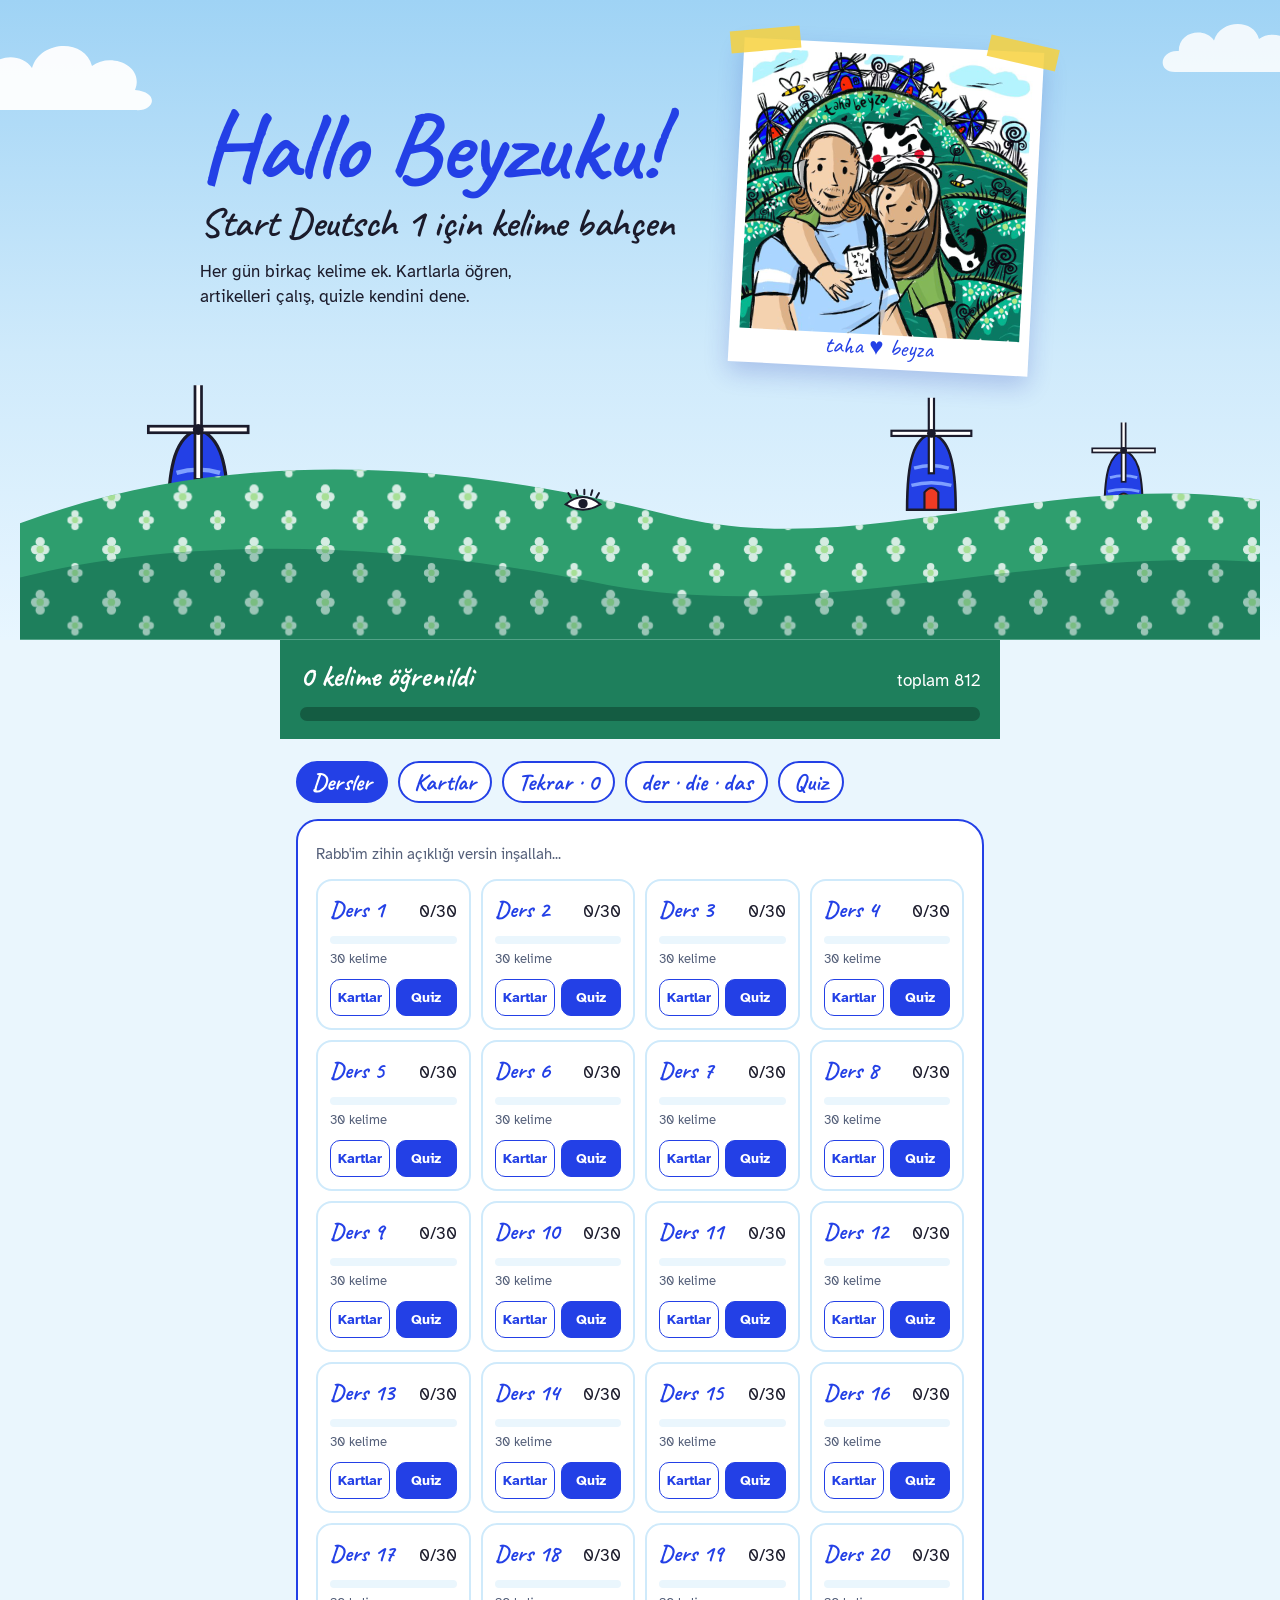
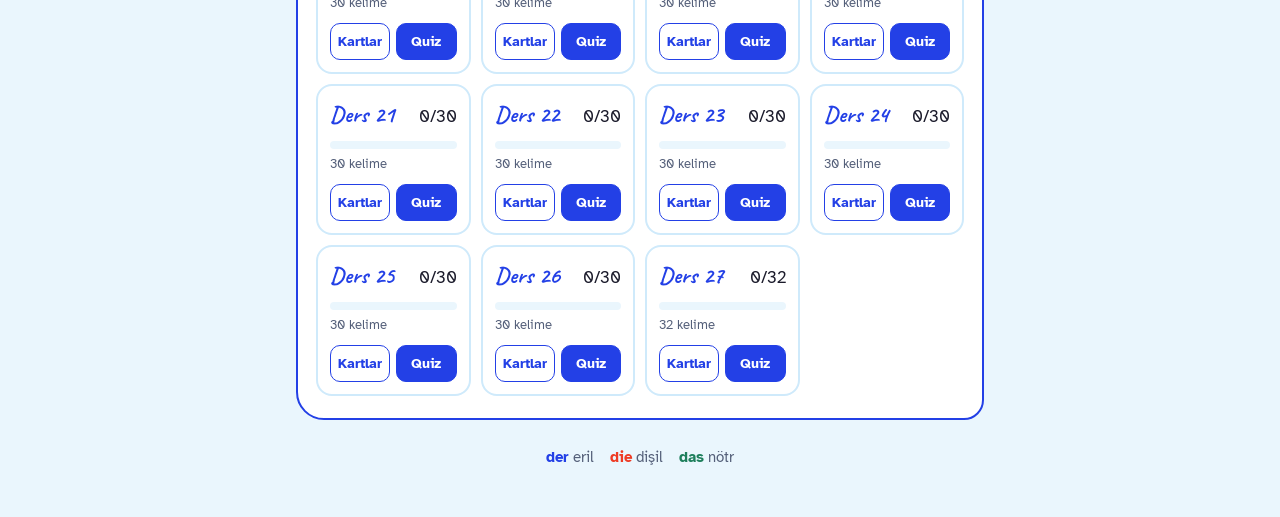
==== index.html @ 10f48df6 "upgrade_1" ====
<!DOCTYPE html>
<html lang="tr">
<head>
<meta charset="utf-8">
<meta name="viewport" content="width=device-width, initial-scale=1, viewport-fit=cover">
<title>Beyza'nın A1 Bahçesi</title>
<link rel="manifest" href="manifest.json">
<link rel="icon" href="icon.svg" type="image/svg+xml">
<link rel="apple-touch-icon" href="apple-touch-icon.png">
<meta name="apple-mobile-web-app-capable" content="yes">
<meta name="mobile-web-app-capable" content="yes">
<meta name="apple-mobile-web-app-status-bar-style" content="default">
<meta name="apple-mobile-web-app-title" content="A1 Bahçe">
<meta name="theme-color" content="#2340E6">
<link rel="preconnect" href="https://fonts.googleapis.com">
<link rel="preconnect" href="https://fonts.gstatic.com" crossorigin>
<link href="https://fonts.googleapis.com/css2?family=Caveat:wght@600;700&family=Atkinson+Hyperlegible:wght@400;700&display=swap" rel="stylesheet">
<link rel="stylesheet" href="css/style.css">
</head>
<body>

<svg width="0" height="0" style="position:absolute" aria-hidden="true">
  <defs>
    <pattern id="daisies" width="46" height="34" patternUnits="userSpaceOnUse">
      <g fill="#fff"><circle cx="10" cy="10" r="3"/><circle cx="16" cy="10" r="3"/><circle cx="13" cy="5" r="3"/><circle cx="13" cy="15" r="3"/></g>
      <circle cx="13" cy="10" r="2.4" fill="#C5EFA0"/>
      <g fill="#fff"><circle cx="33" cy="25" r="2.4"/><circle cx="38" cy="25" r="2.4"/><circle cx="35.5" cy="21" r="2.4"/><circle cx="35.5" cy="29" r="2.4"/></g>
      <circle cx="35.5" cy="25" r="2" fill="#C5EFA0"/>
    </pattern>
    <symbol id="mill" viewBox="0 0 100 130">
      <path d="M22 128 C22 70 30 46 50 40 C70 46 78 70 78 128 Z" fill="#2340E6" stroke="#1B1B2B" stroke-width="3"/>
      <path d="M30 80 Q50 74 70 80 M27 100 Q50 94 73 100" stroke="#7FA0FF" stroke-width="4" fill="none"/>
      <path d="M42 128 V108 Q50 98 58 108 V128 Z" fill="#EE3B24" stroke="#1B1B2B" stroke-width="2.5"/>
      <g class="sails">
        <rect x="47" y="-6" width="6" height="92" fill="#fff" stroke="#1B1B2B" stroke-width="2.5"/>
        <rect x="4" y="37" width="92" height="6" fill="#fff" stroke="#1B1B2B" stroke-width="2.5"/>
        <circle cx="50" cy="40" r="5" fill="#1B1B2B"/>
      </g>
    </symbol>
    <symbol id="eyeSym" viewBox="0 0 60 36">
      <path d="M4 20 Q30 -2 56 20 Q30 36 4 20Z" fill="#fff" stroke="#1B1B2B" stroke-width="3"/>
      <circle cx="30" cy="19" r="7" fill="#1B1B2B"/>
      <path d="M12 10 L8 3 M22 6 L20 -1 M32 5 V-2 M42 6 L44 -1 M50 10 L54 3" stroke="#1B1B2B" stroke-width="3" stroke-linecap="round"/>
    </symbol>
  </defs>
</svg>

<header class="hero">
  <svg class="cloud" viewBox="0 0 200 90" style="width:200px;top:30px;left:-40px;opacity:.95" aria-hidden="true"><path d="M20 80 C-5 80 0 50 25 52 C25 25 60 20 72 38 C80 10 125 8 132 36 C150 22 185 35 175 60 C200 62 195 82 175 80Z"/></svg>
  <svg class="cloud" viewBox="0 0 200 90" style="width:150px;top:12px;right:-30px;opacity:.85" aria-hidden="true"><path d="M20 80 C-5 80 0 50 25 52 C25 25 60 20 72 38 C80 10 125 8 132 36 C150 22 185 35 175 60 C200 62 195 82 175 80Z"/></svg>
  <svg class="eye" style="width:40px;bottom:62px;left:44%;z-index:3" aria-hidden="true"><use href="#eyeSym"/></svg>

  <div class="hero-inner">
    <div>
      <h1 class="hello">Hallo Beyzuku!<small>Start Deutsch 1 için kelime bahçen</small></h1>
      <p>Her gün birkaç kelime ek. Kartlarla öğren, artikelleri çalış, quizle kendini dene.</p>
    </div>
    <figure class="frame">
      <span class="tape l"></span><span class="tape r"></span>
      <img src="assets/couple.jpg" alt="Beyza'nın çizdiği taha ve beyza illüstrasyonu" width="720" height="720">
      <figcaption>taha ♥ beyza</figcaption>
    </figure>
  </div>

  <svg class="land" viewBox="0 0 800 170" preserveAspectRatio="xMidYMax slice" aria-hidden="true">
    <use href="#mill" x="80" y="6" width="70" height="92"/>
    <use href="#mill" x="560" y="14" width="56" height="74"/>
    <use href="#mill" x="690" y="30" width="44" height="58"/>
    <path d="M0 95 C150 40 300 60 420 90 C540 120 660 60 800 80 V170 H0Z" fill="#2E9E6E"/>
    <path d="M0 95 C150 40 300 60 420 90 C540 120 660 60 800 80 V170 H0Z" fill="url(#daisies)" opacity=".8"/>
    <path d="M0 130 C120 100 260 110 380 135 C520 160 650 110 800 120 V170 H0Z" fill="#1E7F5C"/>
    <path d="M0 130 C120 100 260 110 380 135 C520 160 650 110 800 120 V170 H0Z" fill="url(#daisies)" opacity=".55"/>
  </svg>
</header>

<main>
  <section class="progress" aria-label="İlerleme">
    <div class="progress-row">
      <strong id="progText">0 kelime</strong>
      <span id="progTotal"></span>
    </div>
    <div class="bar"><span id="progBar"></span></div>
  </section>

  <nav class="tabs" role="tablist">
    <button class="tab" role="tab" aria-selected="true" data-mode="lessons">Dersler</button>
    <button class="tab" role="tab" aria-selected="false" data-mode="cards">Kartlar</button>
    <button class="tab" role="tab" aria-selected="false" data-mode="repeat">Tekrar</button>
    <button class="tab" role="tab" aria-selected="false" data-mode="artikel">der · die · das</button>
    <button class="tab" role="tab" aria-selected="false" data-mode="quiz">Quiz</button>
  </nav>

  <section class="stage" id="stage" aria-live="polite"></section>

  <div class="legend">
    <span><b class="der">der</b> eril</span>
    <span><b class="die">die</b> dişil</span>
    <span><b class="das">das</b> nötr</span>
  </div>
</main>

<script src="js/words.js"></script>
<script src="js/app.js"></script>
</body>
</html>
---- css/style.css ----
:root{
  --cobalt:#2340E6; --cobalt-deep:#1A2FB0; --sky:#CFEAFB; --sky-soft:#EAF6FD;
  --meadow:#1E7F5C; --meadow-dark:#145C42; --mint:#9FE0BC;
  --sun:#F7D23E; --poppy:#EE3B24; --paper:#FFFFFF; --ink:#1B1B2B; --muted:#55607A;
  --der:var(--cobalt); --die:var(--poppy); --das:var(--meadow);
  --hand:"Caveat","Comic Sans MS",cursive;
  --body:"Atkinson Hyperlegible",system-ui,-apple-system,"Segoe UI",sans-serif;
  box-sizing:border-box;
  padding-top:env(safe-area-inset-top,0px);
  padding-bottom:env(safe-area-inset-bottom,0px);
}
@media (prefers-color-scheme: dark){
  :root:not([data-theme="light"]){
    --paper:#141A33; --ink:#F1F3FF; --muted:#A9B2D6; --sky:#24306B; --sky-soft:#1A2350;
    --der:#7C90FF; --die:#FF7A63; --das:#4CC796;
  }
}
:root[data-theme="dark"]{
  --paper:#141A33; --ink:#F1F3FF; --muted:#A9B2D6; --sky:#24306B; --sky-soft:#1A2350;
  --der:#7C90FF; --die:#FF7A63; --das:#4CC796;
}
*,*::before,*::after{box-sizing:inherit}
html{scroll-padding-top:env(safe-area-inset-top,0px)}
body{margin:0;background:var(--sky-soft);color:var(--ink);font-family:var(--body);font-size:17px;line-height:1.5}
button{font:inherit;cursor:pointer}
:focus-visible{outline:3px solid var(--sun);outline-offset:3px;border-radius:8px}

/* ---------- Hero ---------- */
.hero{position:relative;overflow:hidden;background:linear-gradient(180deg,#9FD3F5 0%,var(--sky) 55%,#E8F6FF 100%);padding:28px 20px 0;color:#1B1B2B}
.hero-inner{max-width:880px;margin:0 auto;display:grid;grid-template-columns:1fr;gap:18px;align-items:center;position:relative;z-index:2}
@media (min-width:760px){.hero-inner{grid-template-columns:1.1fr .9fr}}
.hello{font-family:var(--hand);font-weight:700;font-size:clamp(56px,13vw,96px);line-height:.9;margin:0;color:var(--cobalt);letter-spacing:-.5px}
.hello small{display:block;font-size:.42em;color:#1B1B2B;font-weight:600;margin-top:10px;line-height:1.1}
.hero p{max-width:34ch;margin:14px 0 0;font-size:17px}
.frame{position:relative;justify-self:center;width:min(300px,78vw);transform:rotate(3deg);background:#fff;padding:10px 10px 34px;box-shadow:0 10px 24px rgba(26,47,176,.22)}
.frame img{display:block;width:100%;height:auto}
.frame figcaption{position:absolute;left:0;right:0;bottom:4px;text-align:center;font-family:var(--hand);font-size:24px;color:var(--cobalt)}
.tape{position:absolute;width:70px;height:22px;background:rgba(247,210,62,.85);top:-10px;transform:rotate(-8deg)}
.tape.l{left:-14px}.tape.r{right:-14px;transform:rotate(10deg)}
.cloud{position:absolute;z-index:1;fill:#fff}
.eye{position:absolute;z-index:1}
.land{display:block;width:100%;height:auto;margin-top:-10px;position:relative;z-index:1}
.sails{transform-box:fill-box;transform-origin:center;animation:spin 14s linear infinite}
@keyframes spin{to{transform:rotate(360deg)}}
@media (prefers-reduced-motion:reduce){.sails{animation:none}.card-inner{transition:none!important}}

/* ---------- Main ---------- */
main{max-width:720px;margin:0 auto;padding:0 16px 48px}
.progress{background:var(--meadow);color:#fff;margin:0 -16px;padding:14px 20px 18px}
.progress-row{max-width:720px;margin:0 auto;display:flex;justify-content:space-between;align-items:baseline;gap:12px}
.progress strong{font-family:var(--hand);font-size:30px;font-weight:700}
.bar{max-width:720px;margin:8px auto 0;height:14px;background:var(--meadow-dark);border-radius:20px;overflow:hidden}
.bar span{display:block;height:100%;width:0;background:repeating-linear-gradient(90deg,var(--mint) 0 14px,#C9F0DA 14px 20px);border-radius:20px;transition:width .5s}

.tabs{display:flex;gap:10px;margin:22px 0 16px;flex-wrap:wrap}
.tab{border:2.5px solid var(--cobalt);background:var(--paper);color:var(--cobalt);padding:6px 14px;border-radius:999px;font-family:var(--hand);font-size:24px;font-weight:700;line-height:1.1}
.tab[aria-selected="true"]{background:var(--cobalt);color:#fff}
.lessons-list{display:grid;grid-template-columns:repeat(auto-fit,minmax(130px,1fr));gap:10px}
.lesson-card{display:block;text-align:left;background:var(--paper);color:var(--ink);border:2px solid var(--sky);border-radius:16px;padding:12px;font:inherit}
.lesson-card.is-done{border-color:var(--meadow)}
.lesson-card-top{display:flex;justify-content:space-between;gap:8px;align-items:baseline}
.lesson-card-top strong{font-family:var(--hand);font-size:23px;color:var(--cobalt)}
.lesson-card-label{display:block;margin-top:6px;color:var(--muted);font-size:13px}
.lesson-actions{display:grid;grid-template-columns:1fr 1fr;gap:6px;margin-top:10px}
.lesson-action{border:1.5px solid var(--cobalt);border-radius:10px;padding:7px 4px;background:var(--paper);color:var(--cobalt);font:inherit;font-size:14px;font-weight:700}
.lesson-quiz{background:var(--cobalt);color:#fff}
.lesson-mini-bar{display:block;height:8px;margin-top:8px;border-radius:10px;background:var(--sky-soft);overflow:hidden}
.lesson-mini-bar span{display:block;height:100%;background:var(--meadow);border-radius:inherit;transition:width .3s}
.lesson-card-status{display:flex;justify-content:space-between;align-items:center;gap:10px;margin-bottom:12px;font-family:var(--hand);font-size:21px;color:var(--cobalt)}
.lesson-back{border:0;background:none;color:var(--muted);text-decoration:underline;font:inherit;font-size:16px}
.lesson-complete{text-align:center;margin:0 0 12px;color:var(--meadow);font-weight:700}

.stage{background:var(--paper);border:2.5px solid var(--cobalt);border-radius:22px 26px 20px 28px;padding:22px 18px;position:relative}
.hint{color:var(--muted);margin:0 0 14px;font-size:15px}

/* flashcard */
.card{perspective:1200px;cursor:pointer;margin:0 auto;max-width:460px}
.card-inner{position:relative;min-height:240px;transition:transform .5s;transform-style:preserve-3d}
.card.flipped .card-inner{transform:rotateY(180deg)}
.face{position:absolute;inset:0;backface-visibility:hidden;-webkit-backface-visibility:hidden;border-radius:18px;padding:22px;display:flex;flex-direction:column;justify-content:center;align-items:center;text-align:center;background:var(--sky-soft)}
.back{transform:rotateY(180deg)}
.word{font-size:clamp(34px,9vw,46px);font-weight:700;line-height:1.1;overflow-wrap:anywhere}
.art{display:inline-block;font-weight:700;margin-right:.25em}
.art.der{color:var(--der)}.art.die{color:var(--die)}.art.das{color:var(--das)}
.plural{color:var(--muted);font-size:16px;margin-top:6px}
.tr{font-family:var(--hand);font-size:40px;font-weight:700;color:var(--cobalt);line-height:1}
.ex{margin-top:12px;font-size:17px;max-width:32ch}
.ex-tr{margin:5px auto 0;color:var(--muted);font-size:15px;line-height:1.35;max-width:32ch}
.speak{margin-top:14px;border:2px solid var(--cobalt);background:transparent;color:var(--cobalt);border-radius:999px;padding:6px 14px;font-size:15px}
.flip-hint{margin-top:14px;color:var(--muted);font-size:14px}

.actions{display:flex;gap:10px;justify-content:center;margin-top:18px;flex-wrap:wrap}
.btn{border:none;border-radius:14px;padding:12px 20px;font-weight:700;font-size:17px;min-width:140px}
.btn.yes{background:var(--meadow);color:#fff}
.btn.no{background:var(--paper);color:var(--ink);border:2px solid var(--muted)}
.btn.next{background:var(--cobalt);color:#fff}

/* artikel */
.art-word{text-align:center;font-size:clamp(36px,10vw,52px);font-weight:700;margin:18px 0 6px;overflow-wrap:anywhere}
.art-tr{text-align:center;color:var(--muted);margin:0 0 18px}
.art-btns{display:grid;grid-template-columns:repeat(3,1fr);gap:10px;max-width:420px;margin:0 auto}
.art-btn{border:none;border-radius:16px;padding:16px 0;color:#fff;font-family:var(--hand);font-size:34px;font-weight:700;line-height:1}
.art-btn.der{background:var(--cobalt)}.art-btn.die{background:var(--poppy)}.art-btn.das{background:var(--meadow)}
.art-btn[disabled]{opacity:.35;cursor:default}
.art-btn.correct{opacity:1;outline:4px solid var(--sun)}

/* quiz */
.opts{display:grid;gap:10px;max-width:460px;margin:0 auto}
.opt{text-align:left;background:var(--sky-soft);border:2px solid transparent;border-radius:14px;padding:13px 16px;color:var(--ink);font-size:18px}
.opt.right{border-color:var(--meadow);background:#DDF5E8;color:#145C42}
.opt.wrong{border-color:var(--poppy);background:#FDE3DE;color:#8A1E10}

/* cat */
.cat-row{display:flex;align-items:flex-end;gap:10px;justify-content:center;margin-top:16px;min-height:72px}
.cat{width:70px;height:70px;flex:none}
.bubble{background:var(--paper);border:2px solid var(--ink);border-radius:16px 16px 16px 4px;padding:6px 12px;font-family:var(--hand);font-size:24px;font-weight:700;line-height:1.1;max-width:260px}
.streak{position:absolute;top:12px;right:16px;font-family:var(--hand);font-size:22px;color:var(--cobalt);font-weight:700}

.legend{display:flex;gap:16px;justify-content:center;margin-top:26px;font-size:15px;color:var(--muted);flex-wrap:wrap}
.legend b.der{color:var(--der)}.legend b.die{color:var(--die)}.legend b.das{color:var(--das)}
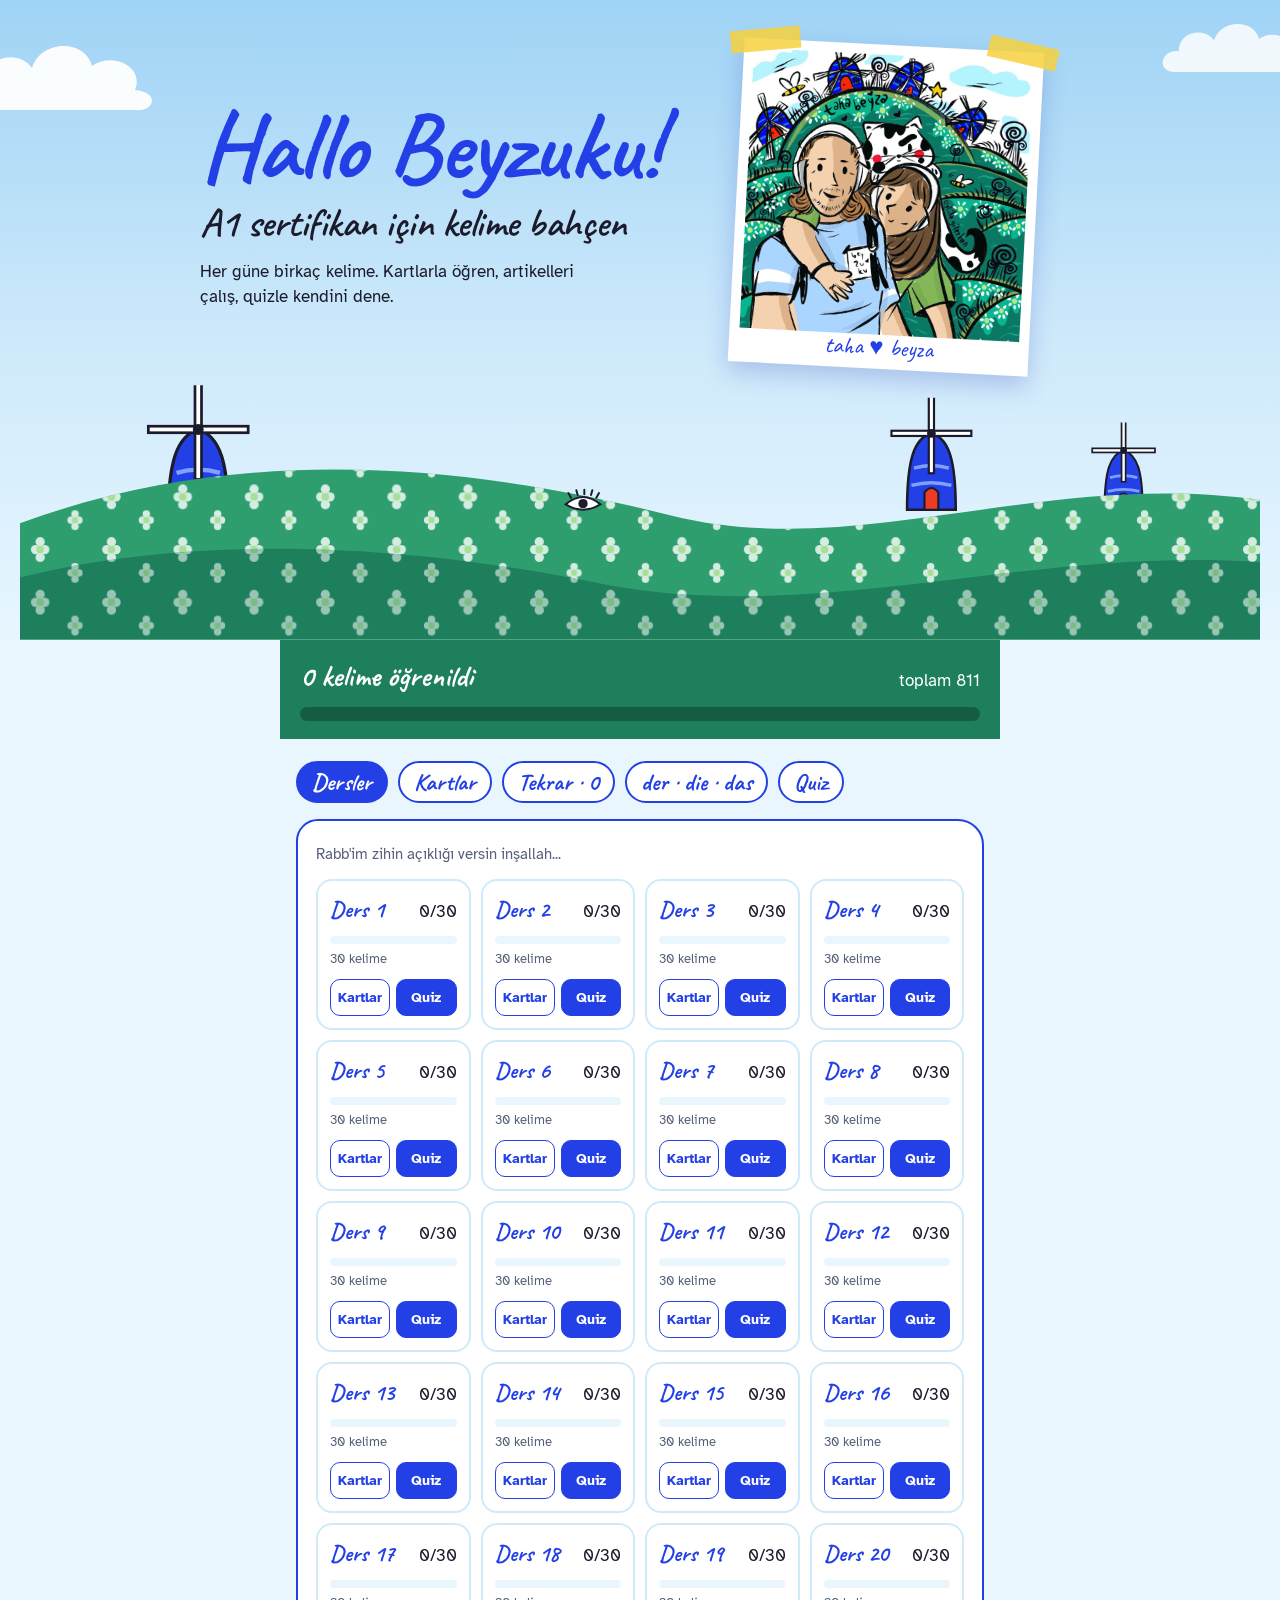
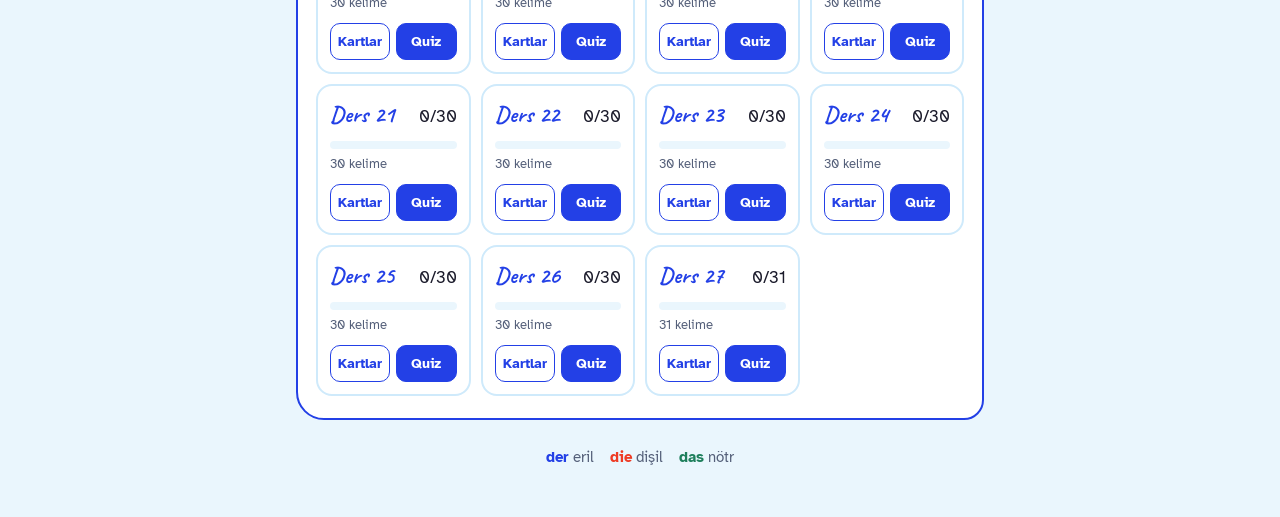
==== commit dc082b00: "upgrade_2" ====
--- a/index.html
+++ b/index.html
@@ -52,8 +52,8 @@
 
   <div class="hero-inner">
     <div>
-      <h1 class="hello">Hallo Beyzuku!<small>Start Deutsch 1 için kelime bahçen</small></h1>
-      <p>Her gün birkaç kelime ek. Kartlarla öğren, artikelleri çalış, quizle kendini dene.</p>
+      <h1 class="hello">Hallo Beyzuku!<small>A1 sertifikan için kelime bahçen</small></h1>
+      <p>Her güne birkaç kelime. Kartlarla öğren, artikelleri çalış, quizle kendini dene.</p>
     </div>
     <figure class="frame">
       <span class="tape l"></span><span class="tape r"></span>
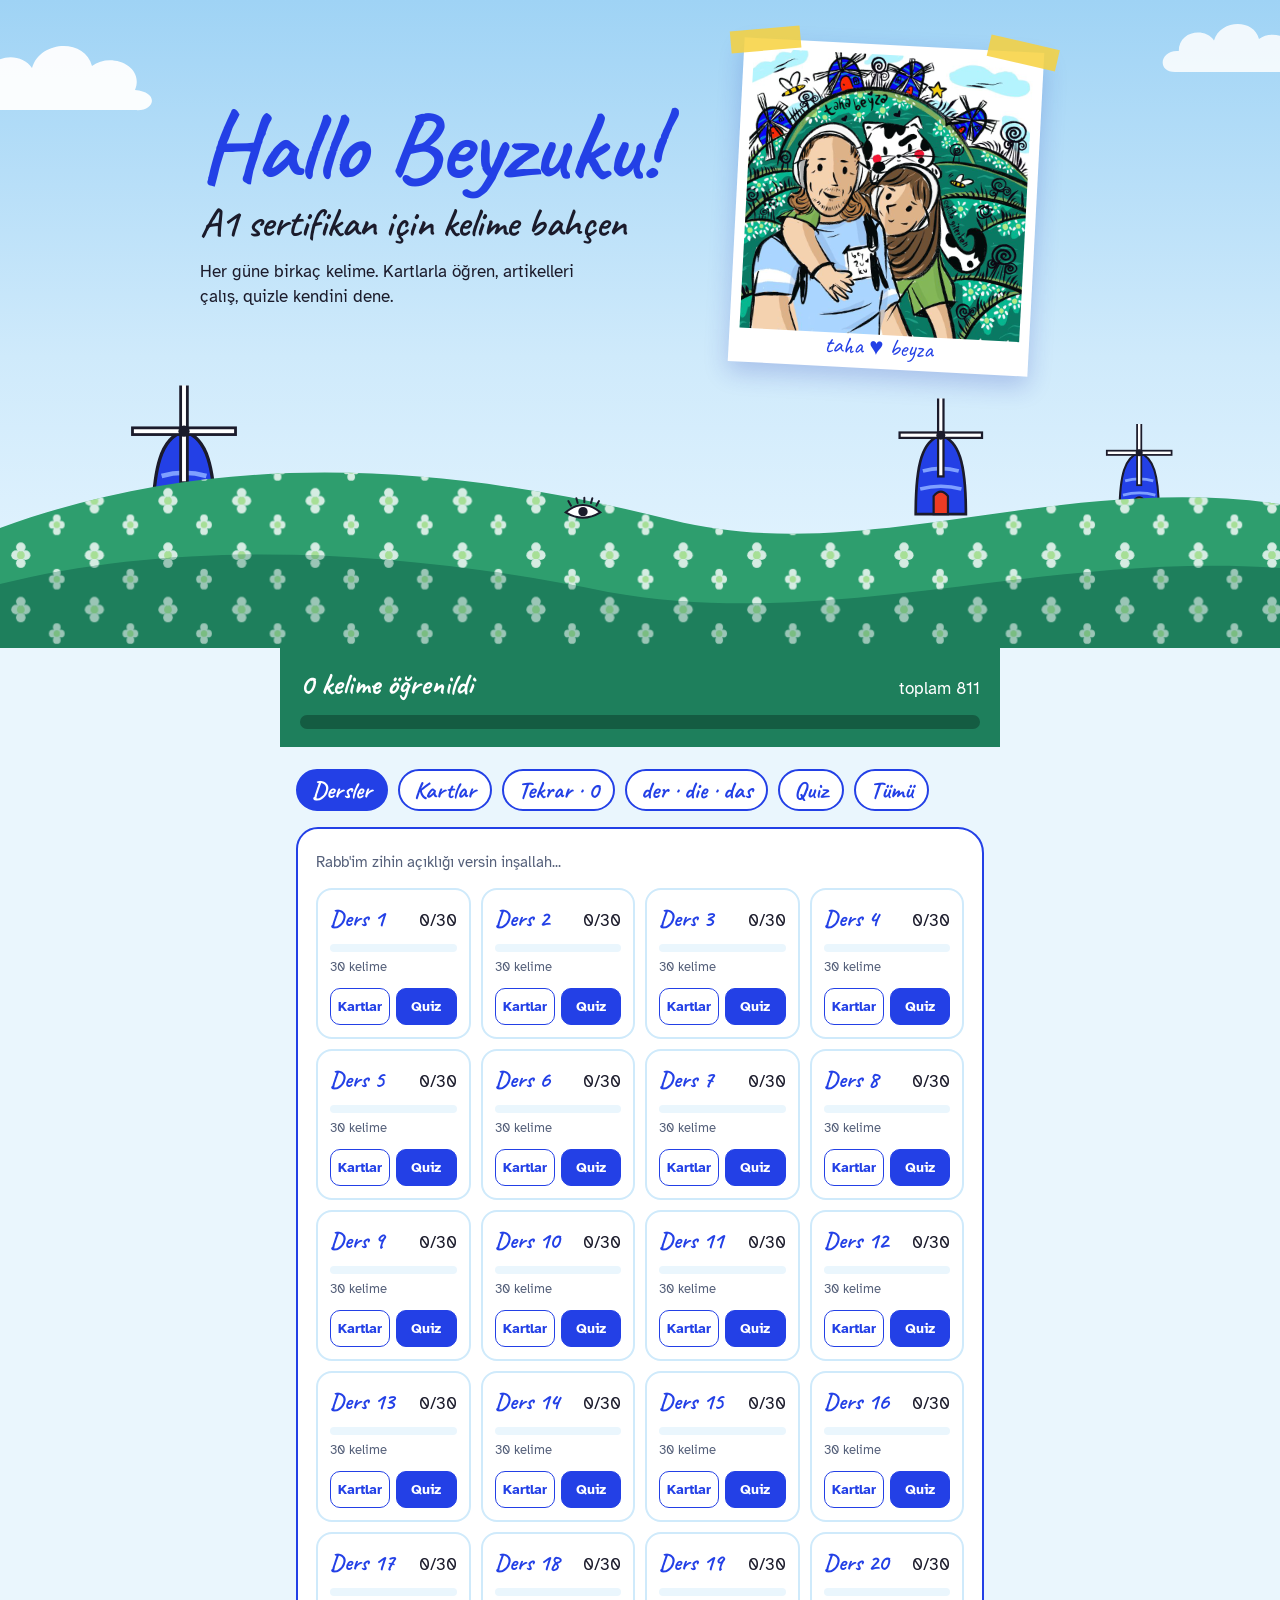
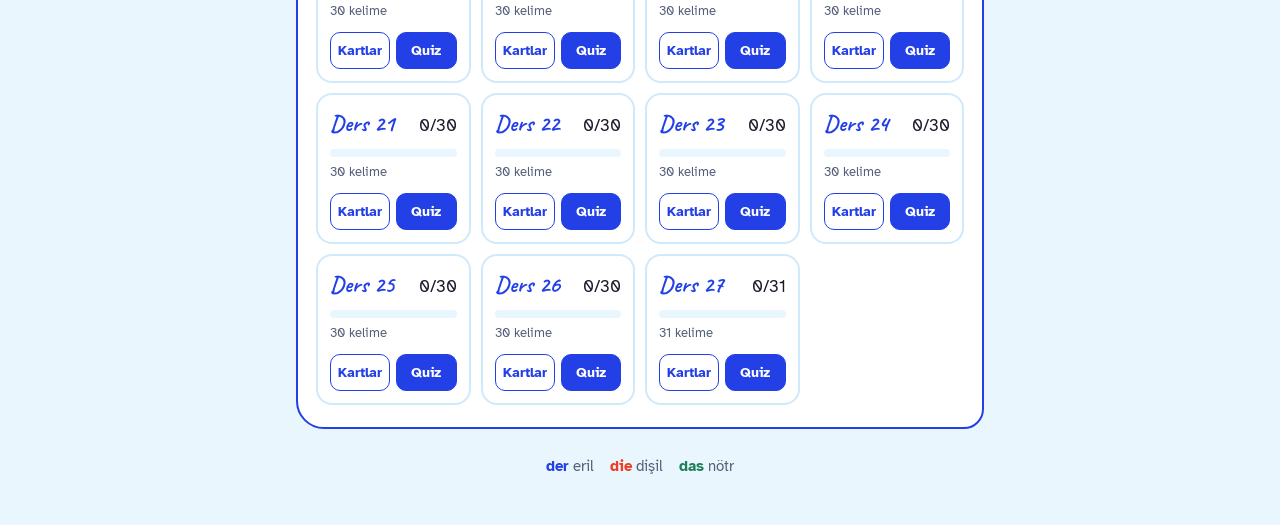
==== commit 57abc994: "all words" ====
--- a/index.html
+++ b/index.html
@@ -88,6 +88,7 @@
     <button class="tab" role="tab" aria-selected="false" data-mode="repeat">Tekrar</button>
     <button class="tab" role="tab" aria-selected="false" data-mode="artikel">der · die · das</button>
     <button class="tab" role="tab" aria-selected="false" data-mode="quiz">Quiz</button>
+    <button class="tab" role="tab" aria-selected="false" data-mode="all">Tümü</button>
   </nav>
 
   <section class="stage" id="stage" aria-live="polite"></section>
--- a/css/style.css
+++ b/css/style.css
@@ -27,8 +27,8 @@
 
 /* ---------- Hero ---------- */
 .hero{position:relative;overflow:hidden;background:linear-gradient(180deg,#9FD3F5 0%,var(--sky) 55%,#E8F6FF 100%);padding:28px 20px 0;color:#1B1B2B}
-.hero-inner{max-width:880px;margin:0 auto;display:grid;grid-template-columns:1fr;gap:18px;align-items:center;position:relative;z-index:2}
-@media (min-width:760px){.hero-inner{grid-template-columns:1.1fr .9fr}}
+.hero-inner{max-width:880px;margin:0 auto;display:grid;grid-template-columns:minmax(0,1fr);gap:18px;align-items:center;position:relative;z-index:2}
+@media (min-width:760px){.hero-inner{grid-template-columns:minmax(0,1.1fr) minmax(0,.9fr)}}
 .hello{font-family:var(--hand);font-weight:700;font-size:clamp(56px,13vw,96px);line-height:.9;margin:0;color:var(--cobalt);letter-spacing:-.5px}
 .hello small{display:block;font-size:.42em;color:#1B1B2B;font-weight:600;margin-top:10px;line-height:1.1}
 .hero p{max-width:34ch;margin:14px 0 0;font-size:17px}
@@ -39,7 +39,8 @@
 .tape.l{left:-14px}.tape.r{right:-14px;transform:rotate(10deg)}
 .cloud{position:absolute;z-index:1;fill:#fff}
 .eye{position:absolute;z-index:1}
-.land{display:block;width:100%;height:auto;margin-top:-10px;position:relative;z-index:1}
+/* .hero'nun 20px yan boşluğunu taşarak kenardan kenara uzanır */
+.land{display:block;width:calc(100% + 40px);max-width:none;height:auto;margin:-10px -20px 0;position:relative;z-index:1}
 .sails{transform-box:fill-box;transform-origin:center;animation:spin 14s linear infinite}
 @keyframes spin{to{transform:rotate(360deg)}}
 @media (prefers-reduced-motion:reduce){.sails{animation:none}.card-inner{transition:none!important}}
@@ -70,6 +71,18 @@
 .lesson-back{border:0;background:none;color:var(--muted);text-decoration:underline;font:inherit;font-size:16px}
 .lesson-complete{text-align:center;margin:0 0 12px;color:var(--meadow);font-weight:700}
 
+/* Tümü: kapalı dersler ızgarada, açılan ders tam satıra büyür */
+.all-list{display:grid;grid-template-columns:repeat(auto-fill,minmax(130px,1fr));gap:10px}
+.all-lesson{background:var(--paper);border:2px solid var(--sky);border-radius:16px}
+.all-lesson[open]{grid-column:1/-1;border-color:var(--cobalt)}
+.all-lesson summary{list-style:none;cursor:pointer;display:flex;flex-direction:column;gap:2px;padding:12px}
+.all-lesson[open] summary{flex-direction:row;justify-content:space-between;align-items:baseline}
+.all-lesson summary::-webkit-details-marker{display:none}
+.all-lesson summary strong{font-family:var(--hand);font-size:23px;color:var(--cobalt)}
+.all-lesson summary span{color:var(--muted);font-size:13px}
+.all-words{list-style:none;margin:0;padding:4px 14px 14px;display:grid;grid-template-columns:repeat(auto-fill,minmax(170px,1fr));gap:6px 16px;font-size:16px}
+.all-words li{overflow-wrap:anywhere}
+
 .stage{background:var(--paper);border:2.5px solid var(--cobalt);border-radius:22px 26px 20px 28px;padding:22px 18px;position:relative}
 .hint{color:var(--muted);margin:0 0 14px;font-size:15px}
 
@@ -88,6 +101,7 @@
 .ex-tr{margin:5px auto 0;color:var(--muted);font-size:15px;line-height:1.35;max-width:32ch}
 .speak{margin-top:14px;border:2px solid var(--cobalt);background:transparent;color:var(--cobalt);border-radius:999px;padding:6px 14px;font-size:15px}
 .flip-hint{margin-top:14px;color:var(--muted);font-size:14px}
+.word-state{margin-top:6px;color:var(--muted);font-size:13px;font-style:italic}
 
 .actions{display:flex;gap:10px;justify-content:center;margin-top:18px;flex-wrap:wrap}
 .btn{border:none;border-radius:14px;padding:12px 20px;font-weight:700;font-size:17px;min-width:140px}
@@ -103,6 +117,7 @@
 .art-btn.der{background:var(--cobalt)}.art-btn.die{background:var(--poppy)}.art-btn.das{background:var(--meadow)}
 .art-btn[disabled]{opacity:.35;cursor:default}
 .art-btn.correct{opacity:1;outline:4px solid var(--sun)}
+.art-btn.wrong{opacity:.85;text-decoration:line-through;text-decoration-thickness:3px;box-shadow:inset 0 0 0 3px var(--ink)}
 
 /* quiz */
 .opts{display:grid;gap:10px;max-width:460px;margin:0 auto}
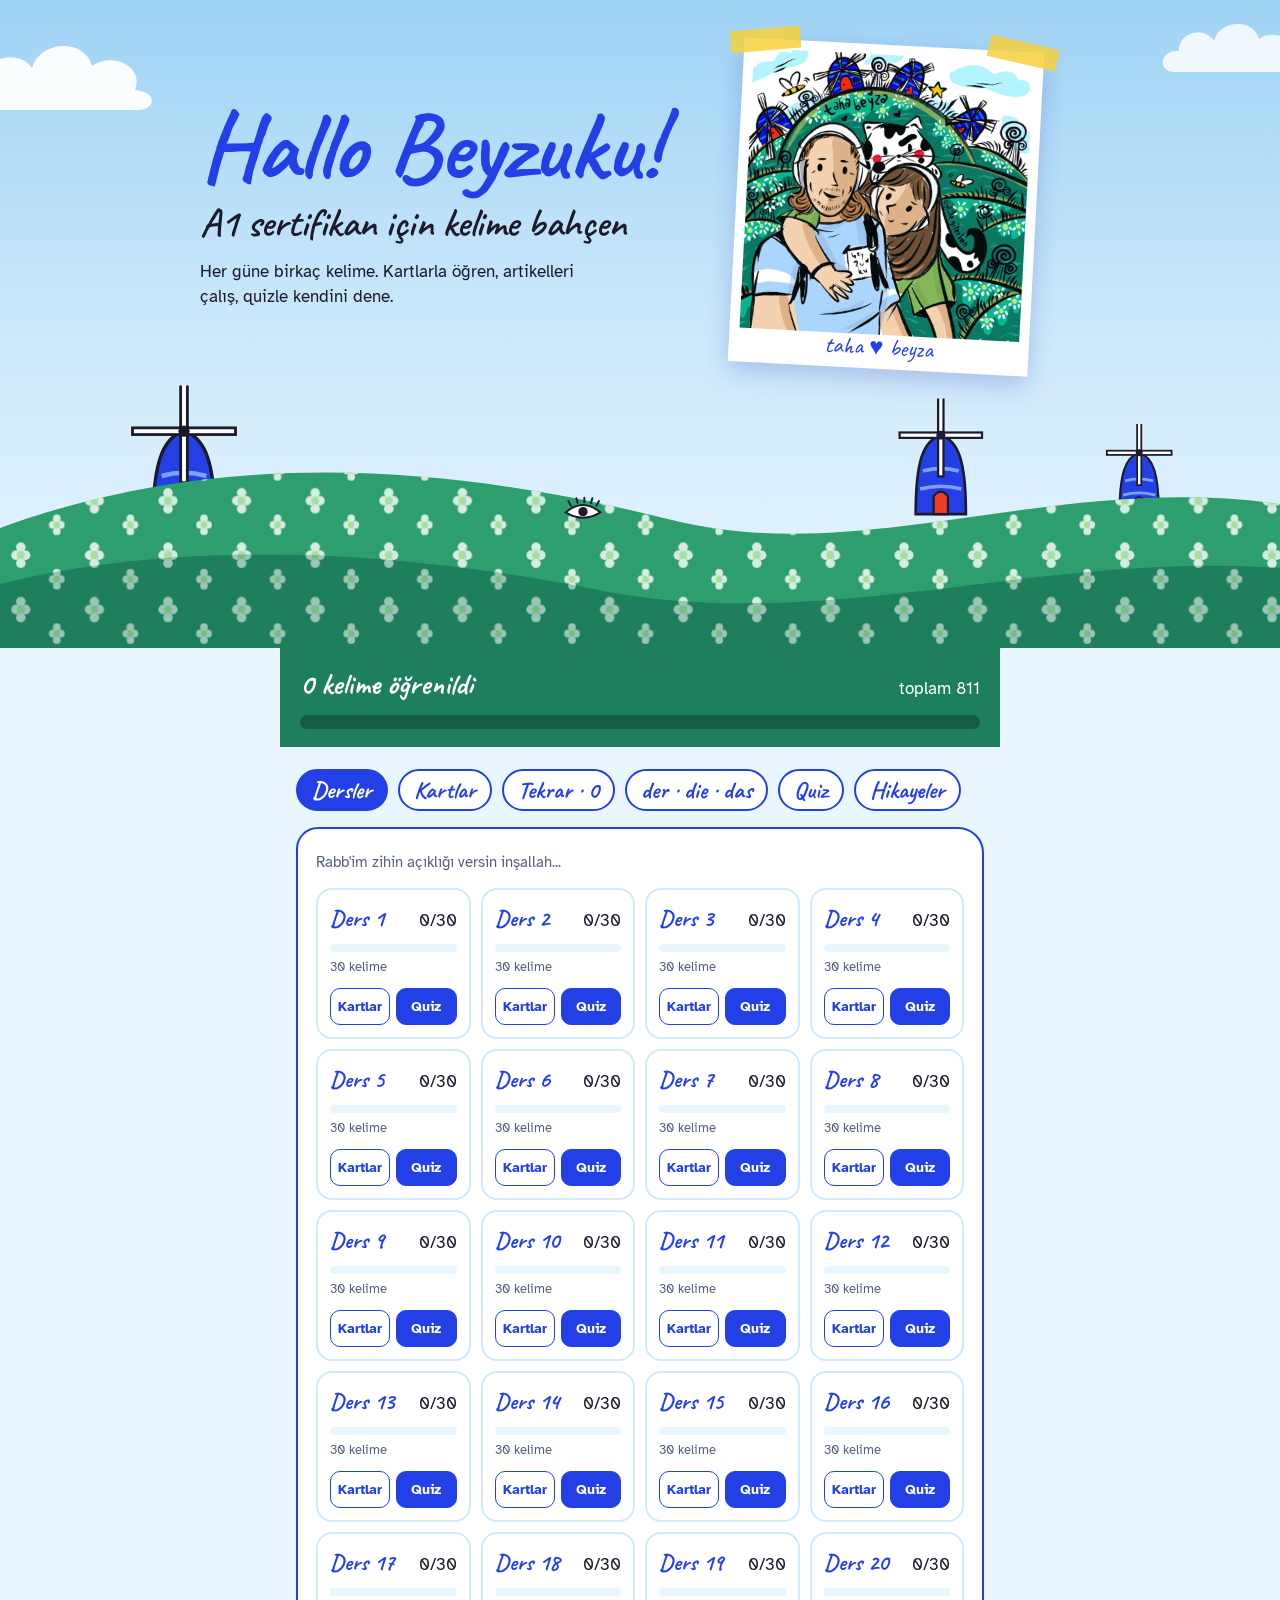
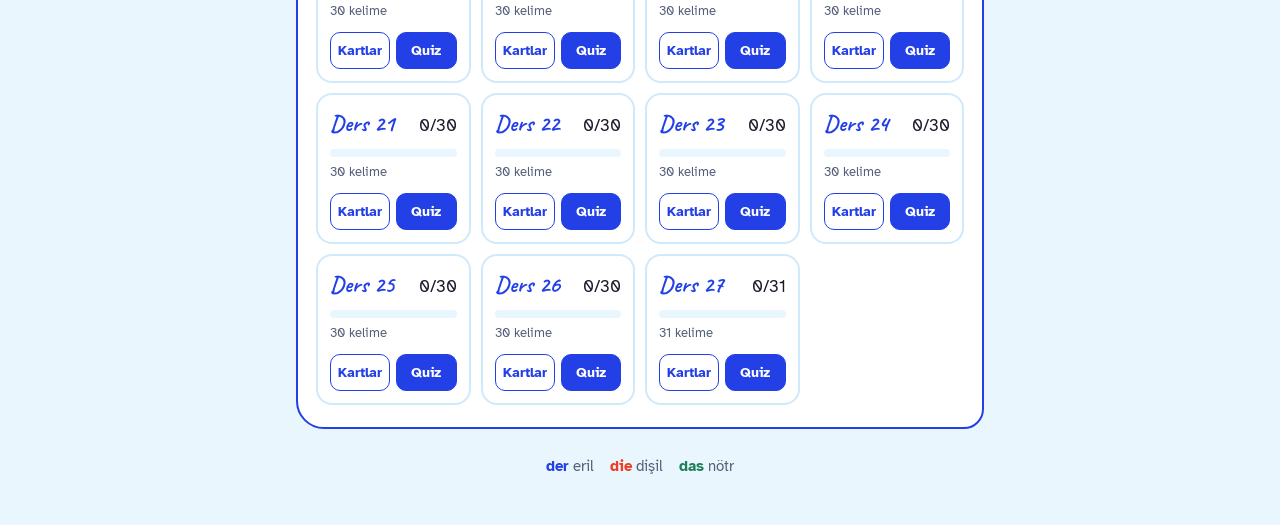
==== commit 398dceeb: "stories_v_2" ====
--- a/index.html
+++ b/index.html
@@ -88,7 +88,7 @@
     <button class="tab" role="tab" aria-selected="false" data-mode="repeat">Tekrar</button>
     <button class="tab" role="tab" aria-selected="false" data-mode="artikel">der · die · das</button>
     <button class="tab" role="tab" aria-selected="false" data-mode="quiz">Quiz</button>
-    <button class="tab" role="tab" aria-selected="false" data-mode="all">Tümü</button>
+    <button class="tab" role="tab" aria-selected="false" data-mode="all">Hikayeler</button>
   </nav>
 
   <section class="stage" id="stage" aria-live="polite"></section>
@@ -101,6 +101,7 @@
 </main>
 
 <script src="js/words.js"></script>
+<script src="js/stories.js"></script>
 <script src="js/app.js"></script>
 </body>
 </html>
--- a/css/style.css
+++ b/css/style.css
@@ -83,6 +83,25 @@
 .all-words{list-style:none;margin:0;padding:4px 14px 14px;display:grid;grid-template-columns:repeat(auto-fill,minmax(170px,1fr));gap:6px 16px;font-size:16px}
 .all-words li{overflow-wrap:anywhere}
 
+/* Ders hikâyesi */
+.story{margin:6px 14px 16px;padding-top:14px;border-top:2px dashed var(--sky)}
+.story-title{font-family:var(--hand);font-size:30px;line-height:1.05;color:var(--cobalt);margin:0 0 10px}
+.story-title small{display:block;font-family:var(--body);font-size:14px;font-weight:400;color:var(--muted);margin-top:4px}
+.story-tools{display:flex;flex-wrap:wrap;gap:8px;margin-bottom:10px}
+.story-tools .speak{margin-top:0}
+.story-tools .speak[aria-pressed="true"]{background:var(--cobalt);color:#fff}
+.story-p{margin:0 0 14px;font-size:18px;line-height:1.75;max-width:62ch}
+/* Türkçe kapalıyken cümleler paragraf gibi akar; açıkken her cümle kendi çevirisiyle alt alta */
+.sent-tr{display:none}
+.show-tr .sent{display:block;margin-bottom:10px}
+.show-tr .sent-tr{display:block;color:var(--muted);font-size:15px;line-height:1.5}
+.sw-tr{font-weight:700;color:var(--ink);text-decoration:underline;text-decoration-thickness:2px;text-underline-offset:3px}
+.sw-tr.art-der{text-decoration-color:var(--der)}.sw-tr.art-die{text-decoration-color:var(--die)}.sw-tr.art-das{text-decoration-color:var(--das)}.sw-tr.art-x{text-decoration-color:var(--muted)}
+.sw{font:inherit;font-weight:700;background:none;border:0;padding:0;cursor:pointer;color:var(--ink);text-decoration:underline;text-decoration-thickness:2px;text-underline-offset:3px}
+.sw.art-der{text-decoration-color:var(--der)}.sw.art-die{text-decoration-color:var(--die)}.sw.art-das{text-decoration-color:var(--das)}.sw.art-x{text-decoration-color:var(--muted)}
+/* inline-block: üst öğenin alt çizgisi açıklamaya geçmesin */
+.sw[aria-expanded="true"]::after{content:"(" attr(data-tr) ")";font-weight:400;color:var(--muted);display:inline-block;margin-left:.3em}
+
 .stage{background:var(--paper);border:2.5px solid var(--cobalt);border-radius:22px 26px 20px 28px;padding:22px 18px;position:relative}
 .hint{color:var(--muted);margin:0 0 14px;font-size:15px}
 
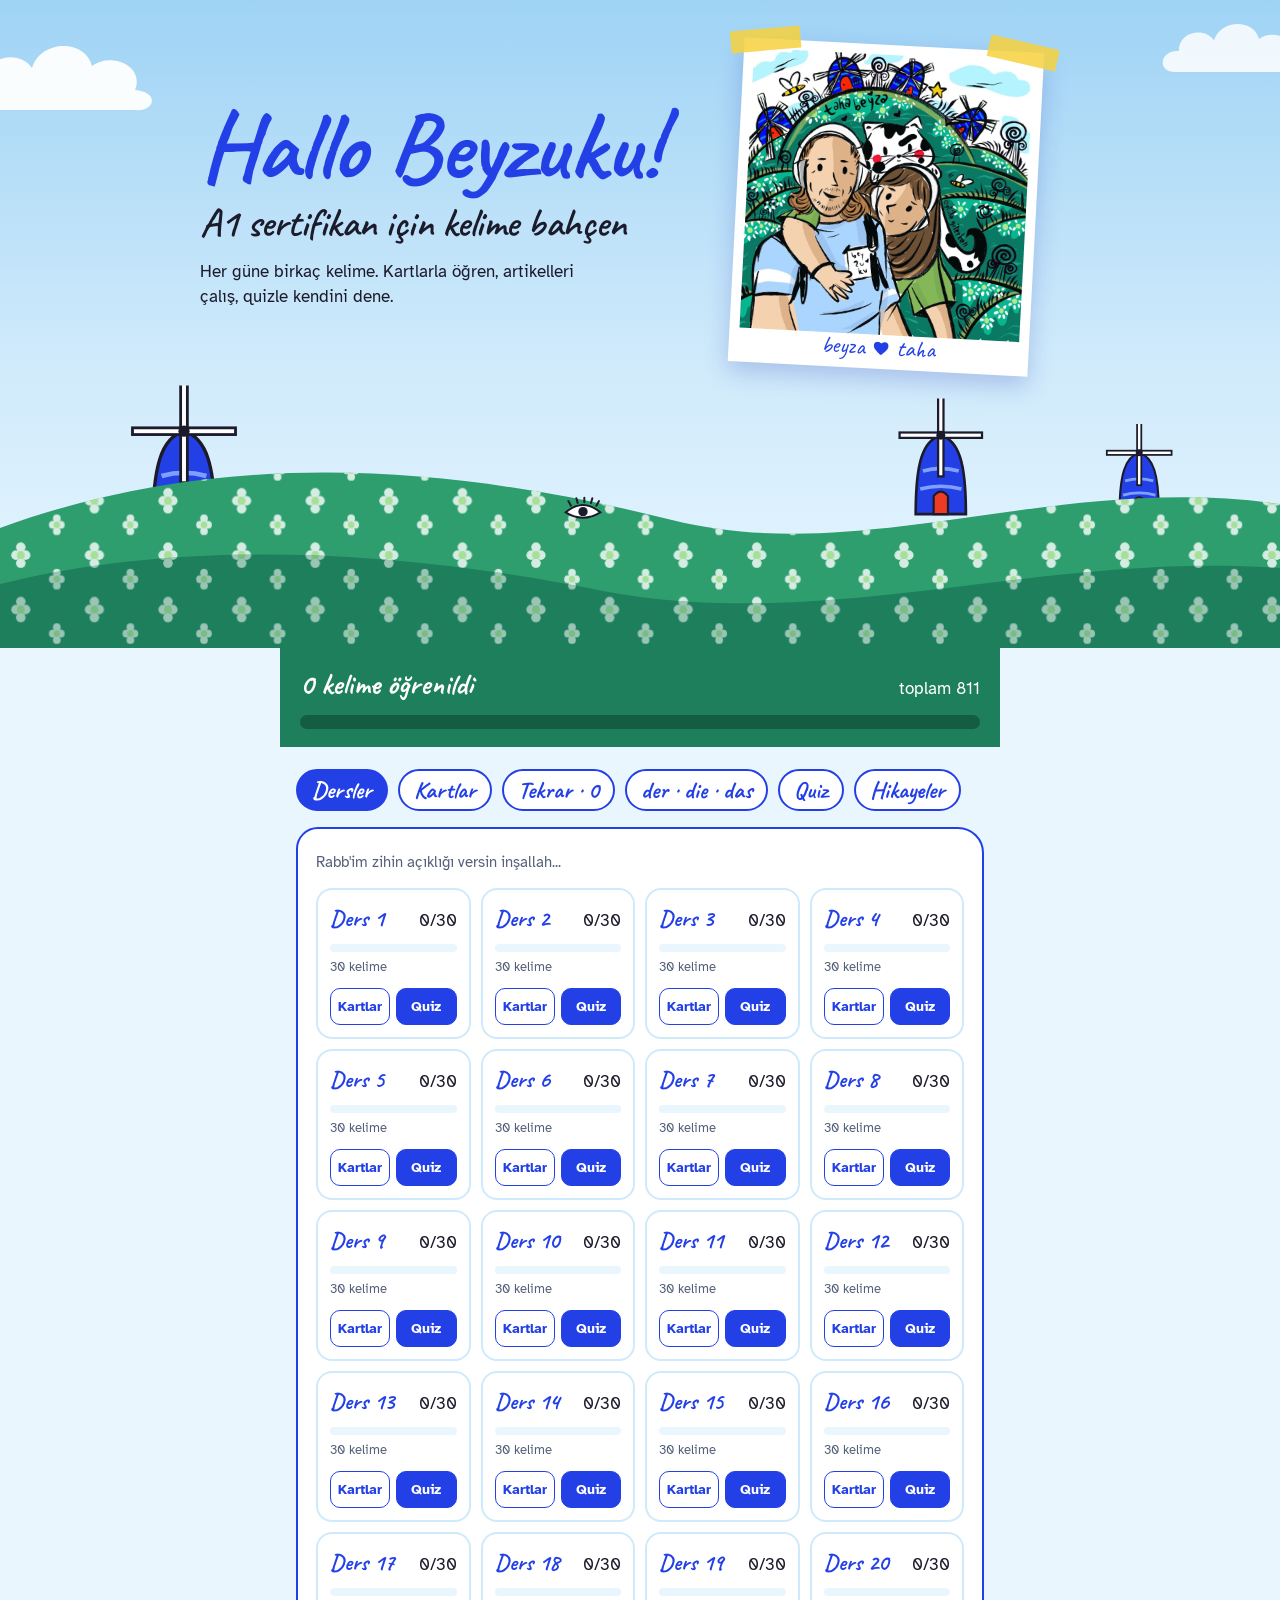
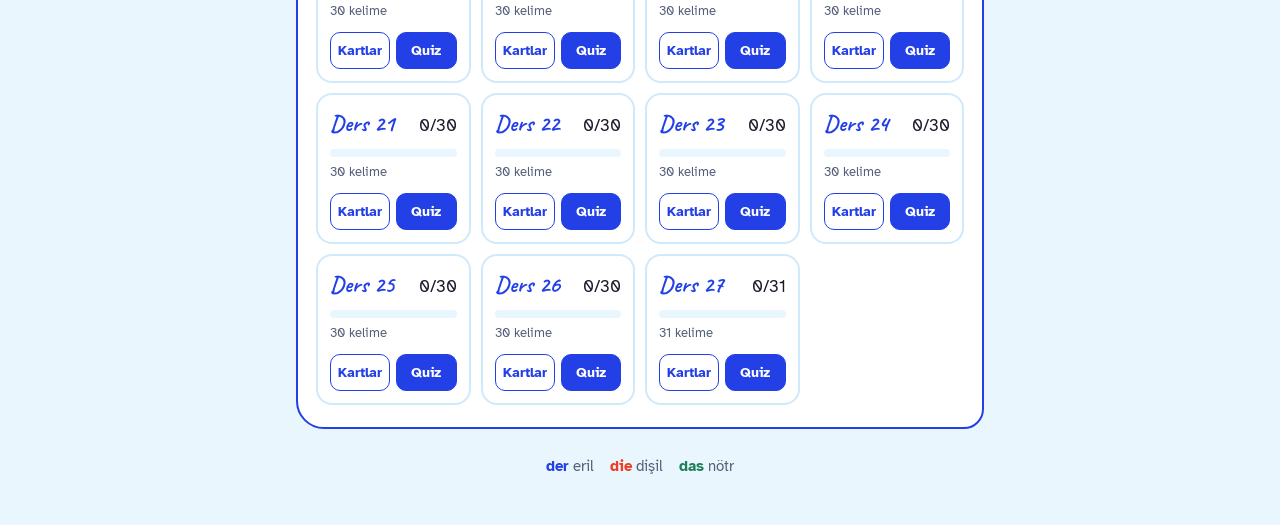
==== commit bd29c30d: "kalp_update" ====
--- a/index.html
+++ b/index.html
@@ -58,7 +58,7 @@
     <figure class="frame">
       <span class="tape l"></span><span class="tape r"></span>
       <img src="assets/couple.jpg" alt="Beyza'nın çizdiği taha ve beyza illüstrasyonu" width="720" height="720">
-      <figcaption>taha ♥ beyza</figcaption>
+      <figcaption>beyza <svg class="heart" viewBox="0 0 24 22" aria-label="kalp" role="img"><path d="M12 21.5 10.3 20C4.2 14.5 0 10.7 0 6.1 0 2.6 2.7 0 6.2 0c2 0 3.9.9 5.8 2.6C13.9.9 15.8 0 17.8 0 21.3 0 24 2.6 24 6.1c0 4.6-4.2 8.4-10.3 13.9z"/></svg> taha</figcaption>
     </figure>
   </div>
 
--- a/css/style.css
+++ b/css/style.css
@@ -35,6 +35,8 @@
 .frame{position:relative;justify-self:center;width:min(300px,78vw);transform:rotate(3deg);background:#fff;padding:10px 10px 34px;box-shadow:0 10px 24px rgba(26,47,176,.22)}
 .frame img{display:block;width:100%;height:auto}
 .frame figcaption{position:absolute;left:0;right:0;bottom:4px;text-align:center;font-family:var(--hand);font-size:24px;color:var(--cobalt)}
+/* Kalp karakter değil SVG: telefonlar ♥ karakterini kırmızı emojiye çeviriyor */
+.frame .heart{width:.62em;height:.57em;fill:currentColor;vertical-align:-.02em;margin:0 .08em}
 .tape{position:absolute;width:70px;height:22px;background:rgba(247,210,62,.85);top:-10px;transform:rotate(-8deg)}
 .tape.l{left:-14px}.tape.r{right:-14px;transform:rotate(10deg)}
 .cloud{position:absolute;z-index:1;fill:#fff}
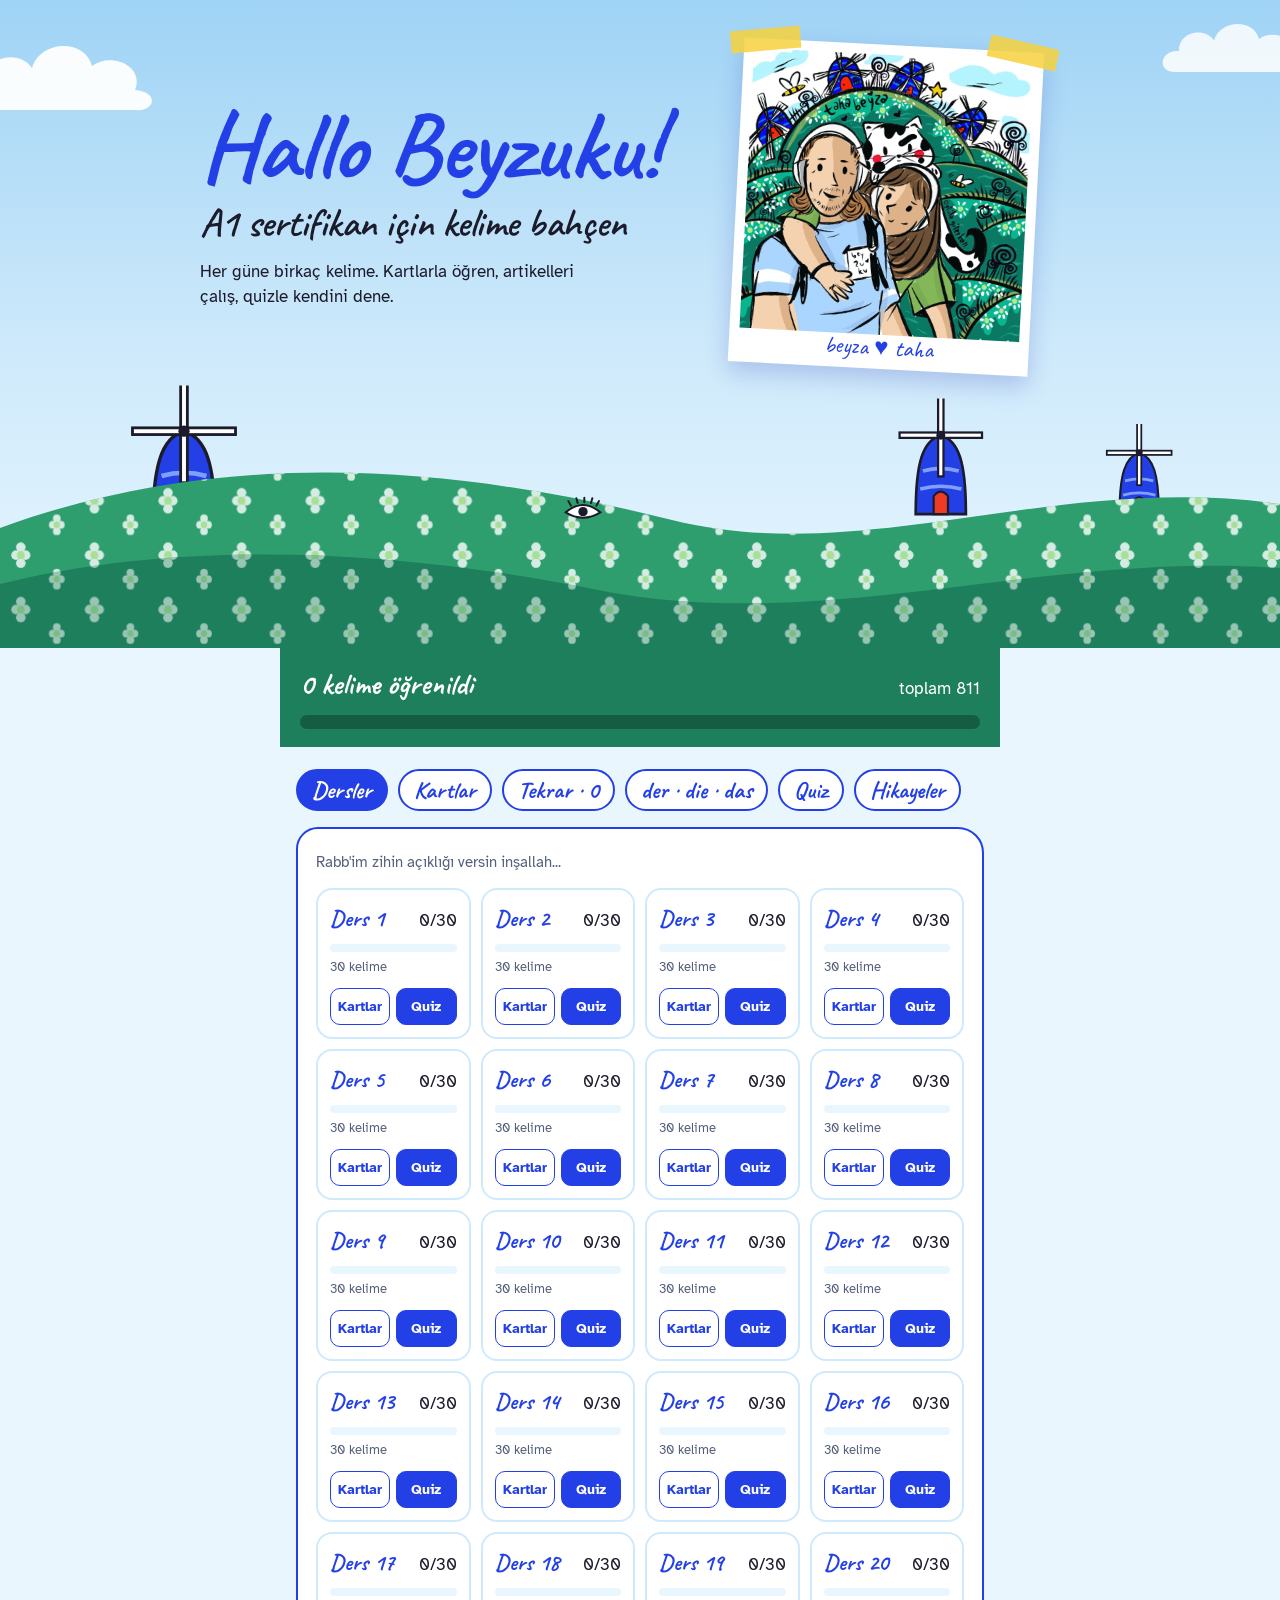
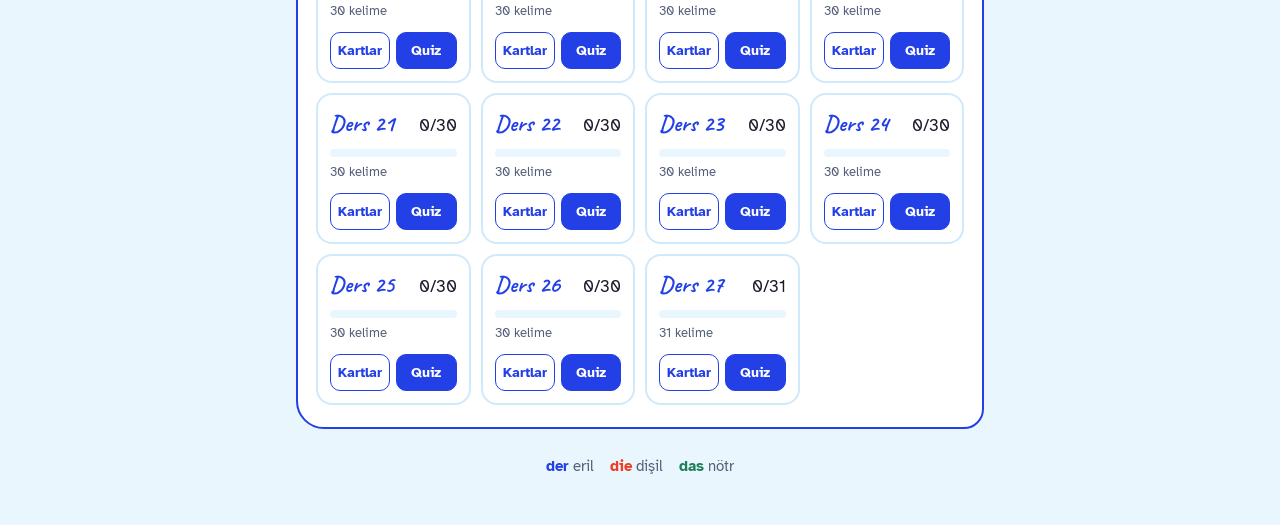
==== commit e4dd8aa0: "kalp_update_v_2" ====
--- a/index.html
+++ b/index.html
@@ -58,7 +58,7 @@
     <figure class="frame">
       <span class="tape l"></span><span class="tape r"></span>
       <img src="assets/couple.jpg" alt="Beyza'nın çizdiği taha ve beyza illüstrasyonu" width="720" height="720">
-      <figcaption>beyza <svg class="heart" viewBox="0 0 24 22" aria-label="kalp" role="img"><path d="M12 21.5 10.3 20C4.2 14.5 0 10.7 0 6.1 0 2.6 2.7 0 6.2 0c2 0 3.9.9 5.8 2.6C13.9.9 15.8 0 17.8 0 21.3 0 24 2.6 24 6.1c0 4.6-4.2 8.4-10.3 13.9z"/></svg> taha</figcaption>
+      <figcaption>beyza ♥ taha</figcaption>
     </figure>
   </div>
 
--- a/css/style.css
+++ b/css/style.css
@@ -35,8 +35,6 @@
 .frame{position:relative;justify-self:center;width:min(300px,78vw);transform:rotate(3deg);background:#fff;padding:10px 10px 34px;box-shadow:0 10px 24px rgba(26,47,176,.22)}
 .frame img{display:block;width:100%;height:auto}
 .frame figcaption{position:absolute;left:0;right:0;bottom:4px;text-align:center;font-family:var(--hand);font-size:24px;color:var(--cobalt)}
-/* Kalp karakter değil SVG: telefonlar ♥ karakterini kırmızı emojiye çeviriyor */
-.frame .heart{width:.62em;height:.57em;fill:currentColor;vertical-align:-.02em;margin:0 .08em}
 .tape{position:absolute;width:70px;height:22px;background:rgba(247,210,62,.85);top:-10px;transform:rotate(-8deg)}
 .tape.l{left:-14px}.tape.r{right:-14px;transform:rotate(10deg)}
 .cloud{position:absolute;z-index:1;fill:#fff}
